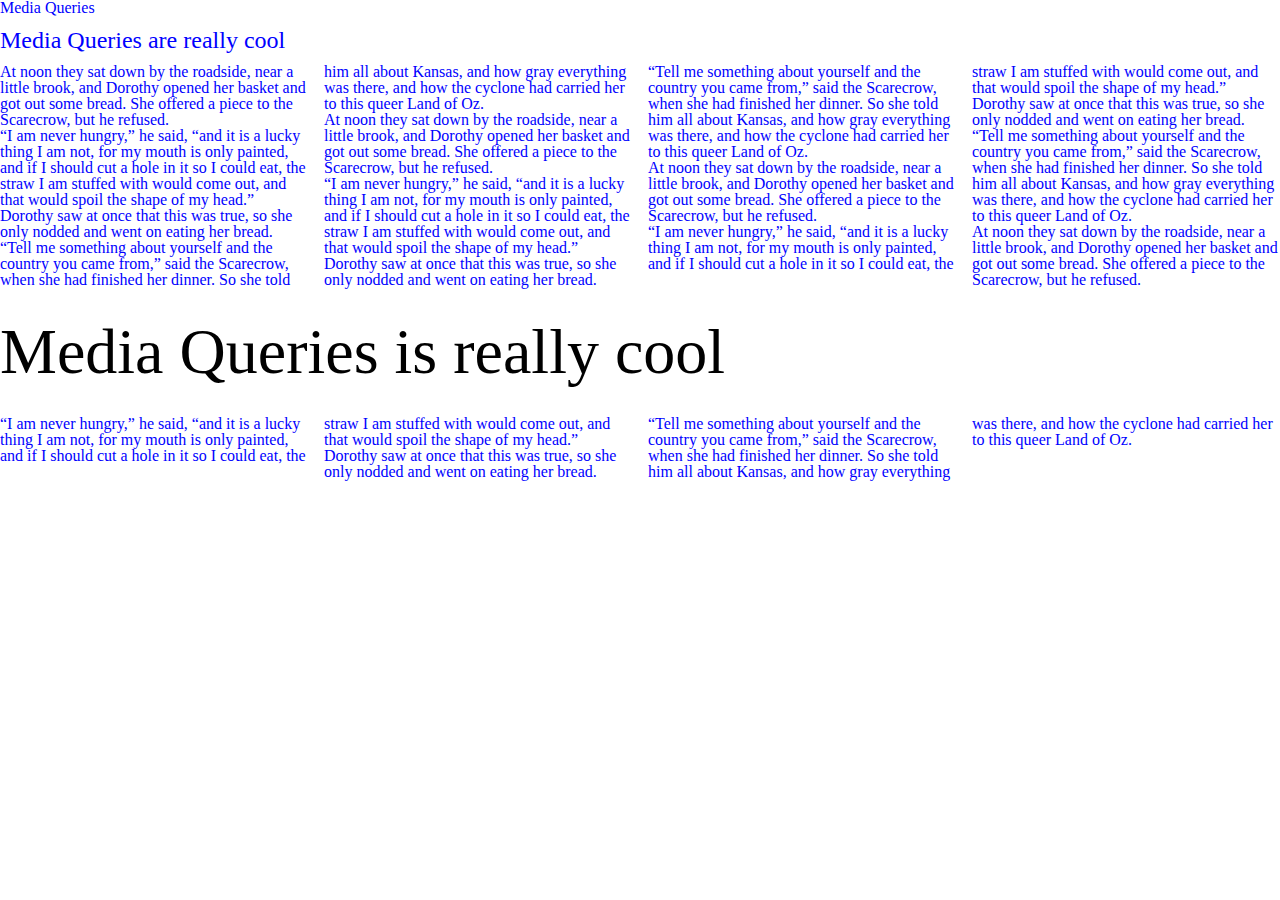
==== index.html @ 31c4f969 "Update index.html" ====
<!doctype html>
<html lang="fr">
<head>
  <meta charset="utf-8">
  <meta name="viewport" content="width=device-width, initial-scale=1">
  <title>Media Queries</title>
  <link rel="stylesheet" href="css/reset.css">
  <link rel="stylesheet" href="css/master.css">
  <link rel="stylesheet" href="css/scaffolding.css">
</head>
<body class="flex-layout">
  <header>
    <h1>Media Queries</h1>
  </header>
  <article>
      <h2>Media Queries are really cool</h2>
  <p>At noon they sat down by the roadside, near a little brook, and Dorothy opened her basket and got out some bread.  She offered a piece to the Scarecrow, but he refused.</p>
  <p>&ldquo;I am never hungry,&rdquo; he said, &ldquo;and it is a lucky thing I am not, for my mouth is only painted, and if I should cut a hole in it so I could eat, the straw I am stuffed with would come out, and that would spoil the shape of my head.&rdquo;</p>
  <p>Dorothy saw at once that this was true, so she only nodded and went on eating her bread.</p>
  <p>&ldquo;Tell me something about yourself and the country you came from,&rdquo; said the Scarecrow, when she had finished her dinner.  So she told him all about Kansas, and how gray everything was there, and how the cyclone had carried her to this queer Land of Oz.</p>
  <p>At noon they sat down by the roadside, near a little brook, and Dorothy opened her basket and got out some bread.  She offered a piece to the Scarecrow, but he refused.</p>
  <p>&ldquo;I am never hungry,&rdquo; he said, &ldquo;and it is a lucky thing I am not, for my mouth is only painted, and if I should cut a hole in it so I could eat, the straw I am stuffed with would come out, and that would spoil the shape of my head.&rdquo;</p>
  <p>Dorothy saw at once that this was true, so she only nodded and went on eating her bread.</p>
  <p>&ldquo;Tell me something about yourself and the country you came from,&rdquo; said the Scarecrow, when she had finished her dinner.  So she told him all about Kansas, and how gray everything was there, and how the cyclone had carried her to this queer Land of Oz.</p>
  <p>At noon they sat down by the roadside, near a little brook, and Dorothy opened her basket and got out some bread.  She offered a piece to the Scarecrow, but he refused.</p>
  <p>&ldquo;I am never hungry,&rdquo; he said, &ldquo;and it is a lucky thing I am not, for my mouth is only painted, and if I should cut a hole in it so I could eat, the straw I am stuffed with would come out, and that would spoil the shape of my head.&rdquo;</p>
  <p>Dorothy saw at once that this was true, so she only nodded and went on eating her bread.</p>
  <p>&ldquo;Tell me something about yourself and the country you came from,&rdquo; said the Scarecrow, when she had finished her dinner.  So she told him all about Kansas, and how gray everything was there, and how the cyclone had carried her to this queer Land of Oz.</p>
  <p>At noon they sat down by the roadside, near a little brook, and Dorothy opened her basket and got out some bread.  She offered a piece to the Scarecrow, but he refused.</p>
  <h3>Media Queries is really cool</h3>
  <p>&ldquo;I am never hungry,&rdquo; he said, &ldquo;and it is a lucky thing I am not, for my mouth is only painted, and if I should cut a hole in it so I could eat, the straw I am stuffed with would come out, and that would spoil the shape of my head.&rdquo;</p>
  <p>Dorothy saw at once that this was true, so she only nodded and went on eating her bread.</p>
  <p>&ldquo;Tell me something about yourself and the country you came from,&rdquo; said the Scarecrow, when she had finished her dinner.  So she told him all about Kansas, and how gray everything was there, and how the cyclone had carried her to this queer Land of Oz.</p>
</article>
</body>
</html>
---- css/master.css ----
article {
          columns: 4 200px;
}
h2 {
          column-span: all;
          font-size: 24px;
          line-height: 2;
}
h3 {
          column-span: all;
          font-size: 24px;
          line-height: 2;
}
/*smartphones mobiles (portrait)*/
@media (max-width: 480px) {
 body {
   color : green;
 }
}

/*low resolution tablets, mobiles (landscape)*/
@media (min-width: 481px) and (max-width: 767px) {
  body {
    color: brown;
  }
}

/*tablets, ipads (landscape)*/
@media (min-width: 768px) and (max-width: 1024px) {
  body {
    color: black;
  }
}

/*laptops, desktops*/
@media (min-width: 1025px) and (max-width: 1280px) {
  body {
    color : blue;
  }
}

/*desktops - higher resolution*/
@media (min-width: 1281px) {
  body {
    color : orange;
  }
}
h3 {
  color: black;
  font-size: 64px;
  line-height: 2;
}
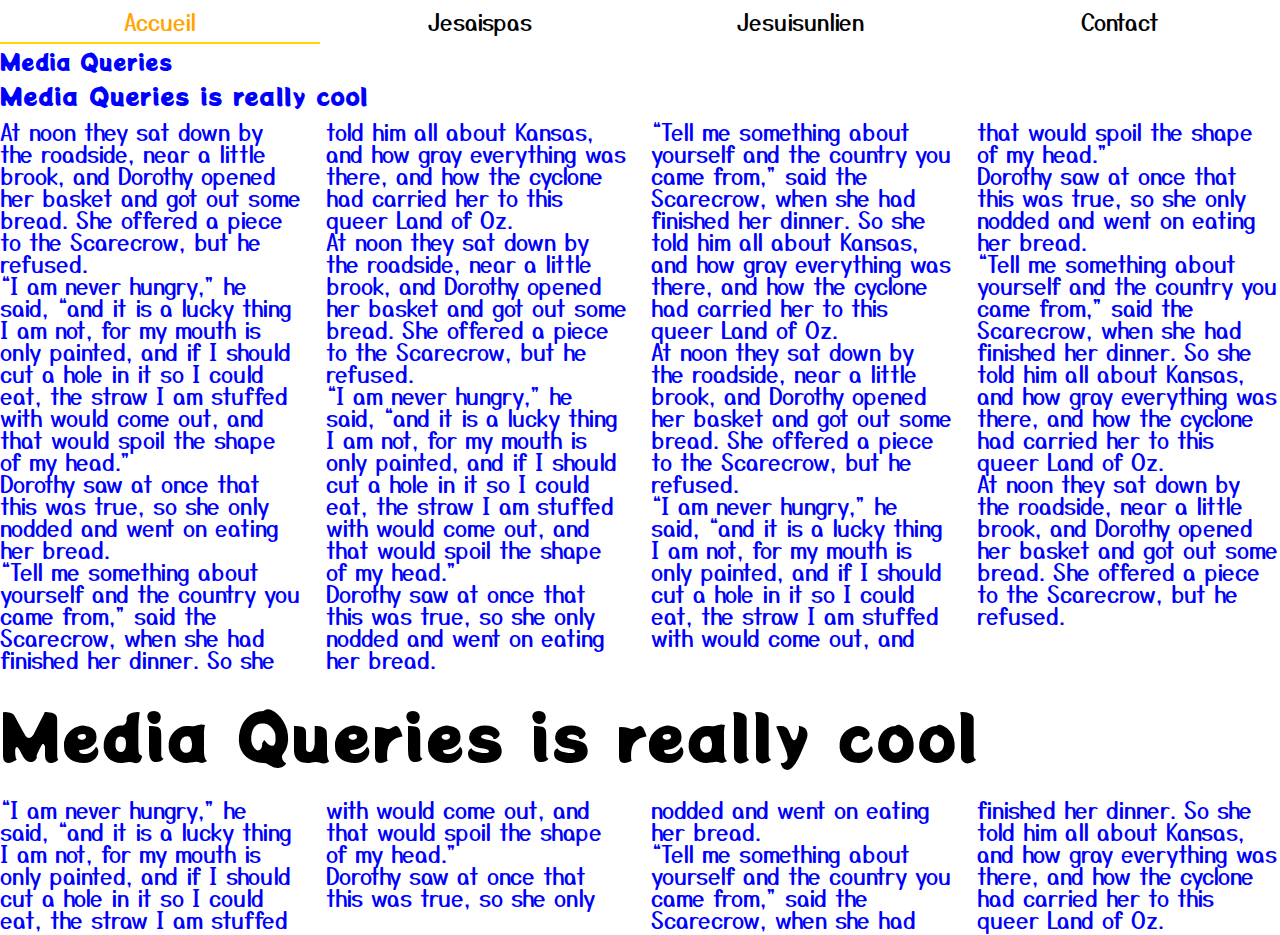
==== commit f7c03145: "Changement Css" ====
--- a/index.html
+++ b/index.html
@@ -10,10 +10,18 @@
 </head>
 <body class="flex-layout">
   <header>
+    <nav>
+        <ul>
+          <li><a href="">Accueil</a></li>
+          <li><a href="">Jesaispas</a></li>
+          <li><a href="">Jesuisunlien</a></li>
+          <li><a href="">Contact</a></li>
+        </ul>
+    </nav>
     <h1>Media Queries</h1>
   </header>
   <article>
-      <h2>Media Queries are really cool</h2>
+      <h2>Media Queries is really cool</h2>
   <p>At noon they sat down by the roadside, near a little brook, and Dorothy opened her basket and got out some bread.  She offered a piece to the Scarecrow, but he refused.</p>
   <p>&ldquo;I am never hungry,&rdquo; he said, &ldquo;and it is a lucky thing I am not, for my mouth is only painted, and if I should cut a hole in it so I could eat, the straw I am stuffed with would come out, and that would spoil the shape of my head.&rdquo;</p>
   <p>Dorothy saw at once that this was true, so she only nodded and went on eating her bread.</p>
--- a/css/master.css
+++ b/css/master.css
@@ -1,5 +1,10 @@
+@import url('https://fonts.googleapis.com/css2?family=Fraunces&family=Hachi+Maru+Pop&family=Lato&family=Potta+One&family=Roboto&family=Yusei+Magic&display=swap');
+
 article {
           columns: 4 200px;
+}
+h1,h2,h3,h4 {
+  font-family: Potta One, sans-serif;
 }
 h2 {
           column-span: all;
@@ -11,10 +16,17 @@
           font-size: 24px;
           line-height: 2;
 }
+h3 {
+  color: black;
+  font-size: 64px;
+  line-height: 2;
+}
 /*smartphones mobiles (portrait)*/
 @media (max-width: 480px) {
  body {
    color : green;
+   font-size: 14px;
+   font-family: Roboto, sans-serif;
  }
 }
 
@@ -22,6 +34,8 @@
 @media (min-width: 481px) and (max-width: 767px) {
   body {
     color: brown;
+    font-size: 18px;
+    font-family: Lato, sans-serif;
   }
 }
 
@@ -29,6 +43,12 @@
 @media (min-width: 768px) and (max-width: 1024px) {
   body {
     color: black;
+    font-size: 20px;
+    font-family: Fraunces, sans-serif;
+  .menu {
+      text-decoration: none;
+      display: inline;
+    }
   }
 }
 
@@ -36,6 +56,8 @@
 @media (min-width: 1025px) and (max-width: 1280px) {
   body {
     color : blue;
+    font-size: 22px;
+    font-family: Yusei Magic, sans-serif;
   }
 }
 
@@ -43,10 +65,41 @@
 @media (min-width: 1281px) {
   body {
     color : orange;
+    font-size: 24;
+    font-family: Hachi Maru Pop, sans-serif;
   }
 }
-h3 {
-  color: black;
-  font-size: 64px;
-  line-height: 2;
+/*desktops*/
+@media (min-width:1025px) {
+nav{
+    width: 100%;
+    margin: auto;
+    padding-bottom: 50px;
+    background-color: white;
+    position: sticky;
+    top: 0px;
 }
+
+nav ul{
+    list-style-type: none;
+}
+
+nav li{
+    float: left;
+    width: 25%;
+    text-align: center;
+}
+
+nav a{
+    display: block;
+    text-decoration: none;
+    color: black;
+    border-bottom: 2px solid transparent;
+    padding: 10px 0px;
+}
+
+nav a:hover{
+    color: orange;
+    border-bottom: 2px solid gold;
+}
+}
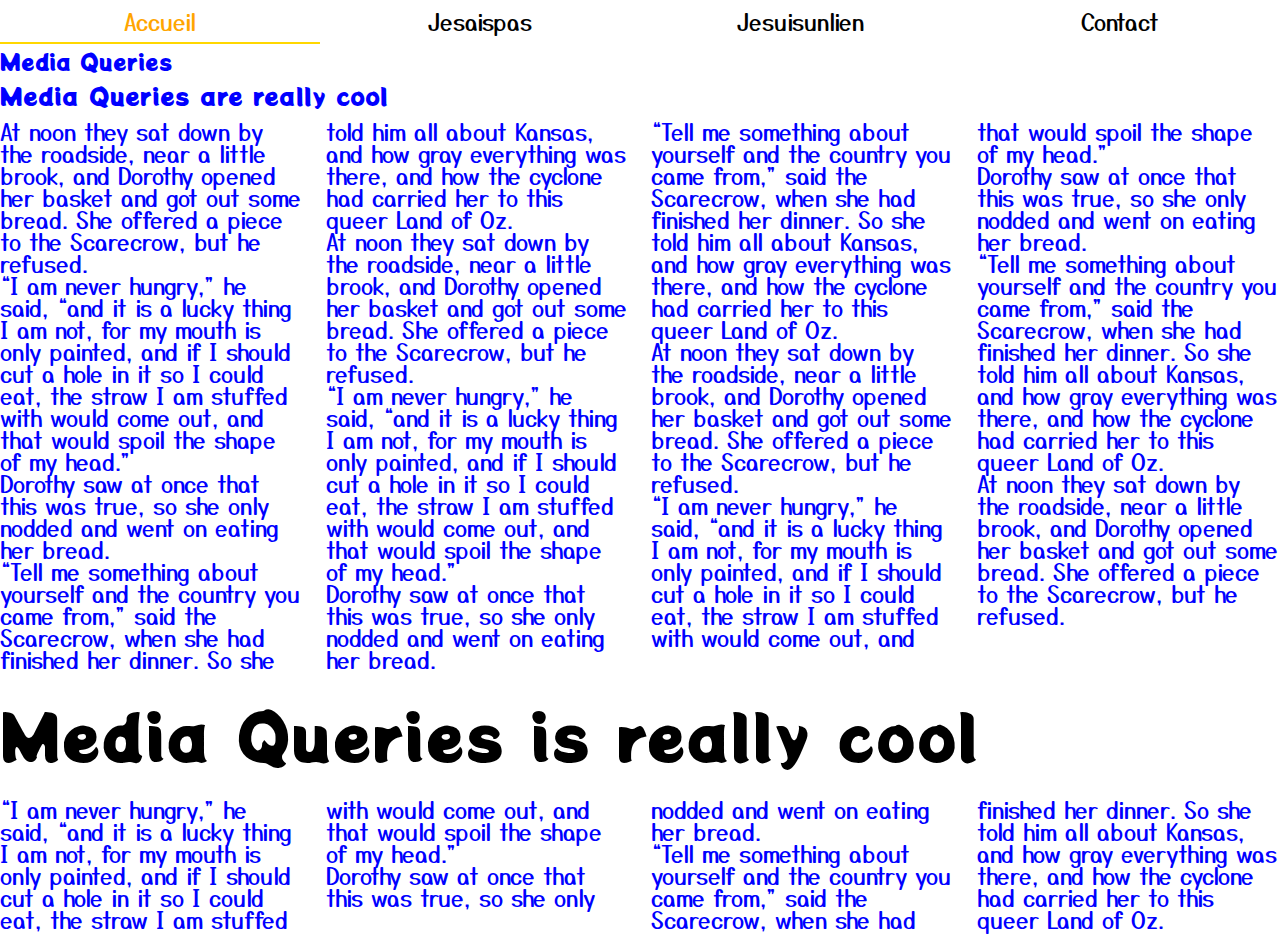
==== commit 0ace2109: "Merge branch 'main' of https://github.com/BryanVelic/B3-2020-2021-CSS-learning-css into main" ====
--- a/index.html
+++ b/index.html
@@ -21,7 +21,7 @@
     <h1>Media Queries</h1>
   </header>
   <article>
-      <h2>Media Queries is really cool</h2>
+      <h2>Media Queries are really cool</h2>
   <p>At noon they sat down by the roadside, near a little brook, and Dorothy opened her basket and got out some bread.  She offered a piece to the Scarecrow, but he refused.</p>
   <p>&ldquo;I am never hungry,&rdquo; he said, &ldquo;and it is a lucky thing I am not, for my mouth is only painted, and if I should cut a hole in it so I could eat, the straw I am stuffed with would come out, and that would spoil the shape of my head.&rdquo;</p>
   <p>Dorothy saw at once that this was true, so she only nodded and went on eating her bread.</p>
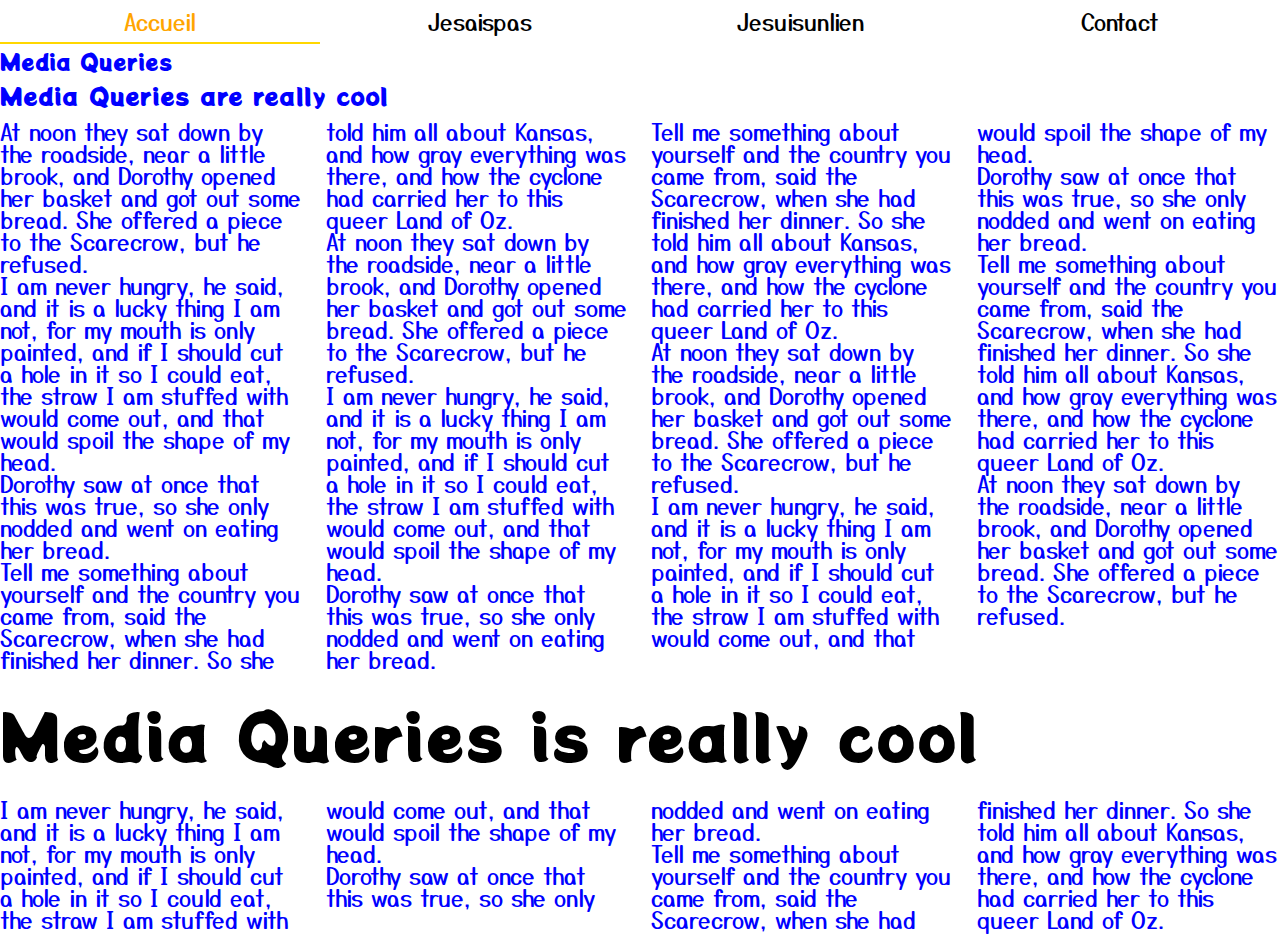
==== commit ce3708fe: "Update index.html" ====
--- a/index.html
+++ b/index.html
@@ -23,22 +23,22 @@
   <article>
       <h2>Media Queries are really cool</h2>
   <p>At noon they sat down by the roadside, near a little brook, and Dorothy opened her basket and got out some bread.  She offered a piece to the Scarecrow, but he refused.</p>
-  <p>&ldquo;I am never hungry,&rdquo; he said, &ldquo;and it is a lucky thing I am not, for my mouth is only painted, and if I should cut a hole in it so I could eat, the straw I am stuffed with would come out, and that would spoil the shape of my head.&rdquo;</p>
+  <p>I am never hungry, he said, and it is a lucky thing I am not, for my mouth is only painted, and if I should cut a hole in it so I could eat, the straw I am stuffed with would come out, and that would spoil the shape of my head.</p>
   <p>Dorothy saw at once that this was true, so she only nodded and went on eating her bread.</p>
-  <p>&ldquo;Tell me something about yourself and the country you came from,&rdquo; said the Scarecrow, when she had finished her dinner.  So she told him all about Kansas, and how gray everything was there, and how the cyclone had carried her to this queer Land of Oz.</p>
+  <p>Tell me something about yourself and the country you came from, said the Scarecrow, when she had finished her dinner.  So she told him all about Kansas, and how gray everything was there, and how the cyclone had carried her to this queer Land of Oz.</p>
   <p>At noon they sat down by the roadside, near a little brook, and Dorothy opened her basket and got out some bread.  She offered a piece to the Scarecrow, but he refused.</p>
-  <p>&ldquo;I am never hungry,&rdquo; he said, &ldquo;and it is a lucky thing I am not, for my mouth is only painted, and if I should cut a hole in it so I could eat, the straw I am stuffed with would come out, and that would spoil the shape of my head.&rdquo;</p>
+  <p>I am never hungry, he said, and it is a lucky thing I am not, for my mouth is only painted, and if I should cut a hole in it so I could eat, the straw I am stuffed with would come out, and that would spoil the shape of my head.</p>
   <p>Dorothy saw at once that this was true, so she only nodded and went on eating her bread.</p>
-  <p>&ldquo;Tell me something about yourself and the country you came from,&rdquo; said the Scarecrow, when she had finished her dinner.  So she told him all about Kansas, and how gray everything was there, and how the cyclone had carried her to this queer Land of Oz.</p>
+  <p>Tell me something about yourself and the country you came from, said the Scarecrow, when she had finished her dinner.  So she told him all about Kansas, and how gray everything was there, and how the cyclone had carried her to this queer Land of Oz.</p>
   <p>At noon they sat down by the roadside, near a little brook, and Dorothy opened her basket and got out some bread.  She offered a piece to the Scarecrow, but he refused.</p>
-  <p>&ldquo;I am never hungry,&rdquo; he said, &ldquo;and it is a lucky thing I am not, for my mouth is only painted, and if I should cut a hole in it so I could eat, the straw I am stuffed with would come out, and that would spoil the shape of my head.&rdquo;</p>
+  <p>I am never hungry, he said, and it is a lucky thing I am not, for my mouth is only painted, and if I should cut a hole in it so I could eat, the straw I am stuffed with would come out, and that would spoil the shape of my head.</p>
   <p>Dorothy saw at once that this was true, so she only nodded and went on eating her bread.</p>
-  <p>&ldquo;Tell me something about yourself and the country you came from,&rdquo; said the Scarecrow, when she had finished her dinner.  So she told him all about Kansas, and how gray everything was there, and how the cyclone had carried her to this queer Land of Oz.</p>
+  <p>Tell me something about yourself and the country you came from, said the Scarecrow, when she had finished her dinner.  So she told him all about Kansas, and how gray everything was there, and how the cyclone had carried her to this queer Land of Oz.</p>
   <p>At noon they sat down by the roadside, near a little brook, and Dorothy opened her basket and got out some bread.  She offered a piece to the Scarecrow, but he refused.</p>
   <h3>Media Queries is really cool</h3>
-  <p>&ldquo;I am never hungry,&rdquo; he said, &ldquo;and it is a lucky thing I am not, for my mouth is only painted, and if I should cut a hole in it so I could eat, the straw I am stuffed with would come out, and that would spoil the shape of my head.&rdquo;</p>
+  <p>I am never hungry, he said, and it is a lucky thing I am not, for my mouth is only painted, and if I should cut a hole in it so I could eat, the straw I am stuffed with would come out, and that would spoil the shape of my head.</p>
   <p>Dorothy saw at once that this was true, so she only nodded and went on eating her bread.</p>
-  <p>&ldquo;Tell me something about yourself and the country you came from,&rdquo; said the Scarecrow, when she had finished her dinner.  So she told him all about Kansas, and how gray everything was there, and how the cyclone had carried her to this queer Land of Oz.</p>
+  <p>Tell me something about yourself and the country you came from, said the Scarecrow, when she had finished her dinner.  So she told him all about Kansas, and how gray everything was there, and how the cyclone had carried her to this queer Land of Oz.</p>
 </article>
 </body>
 </html>
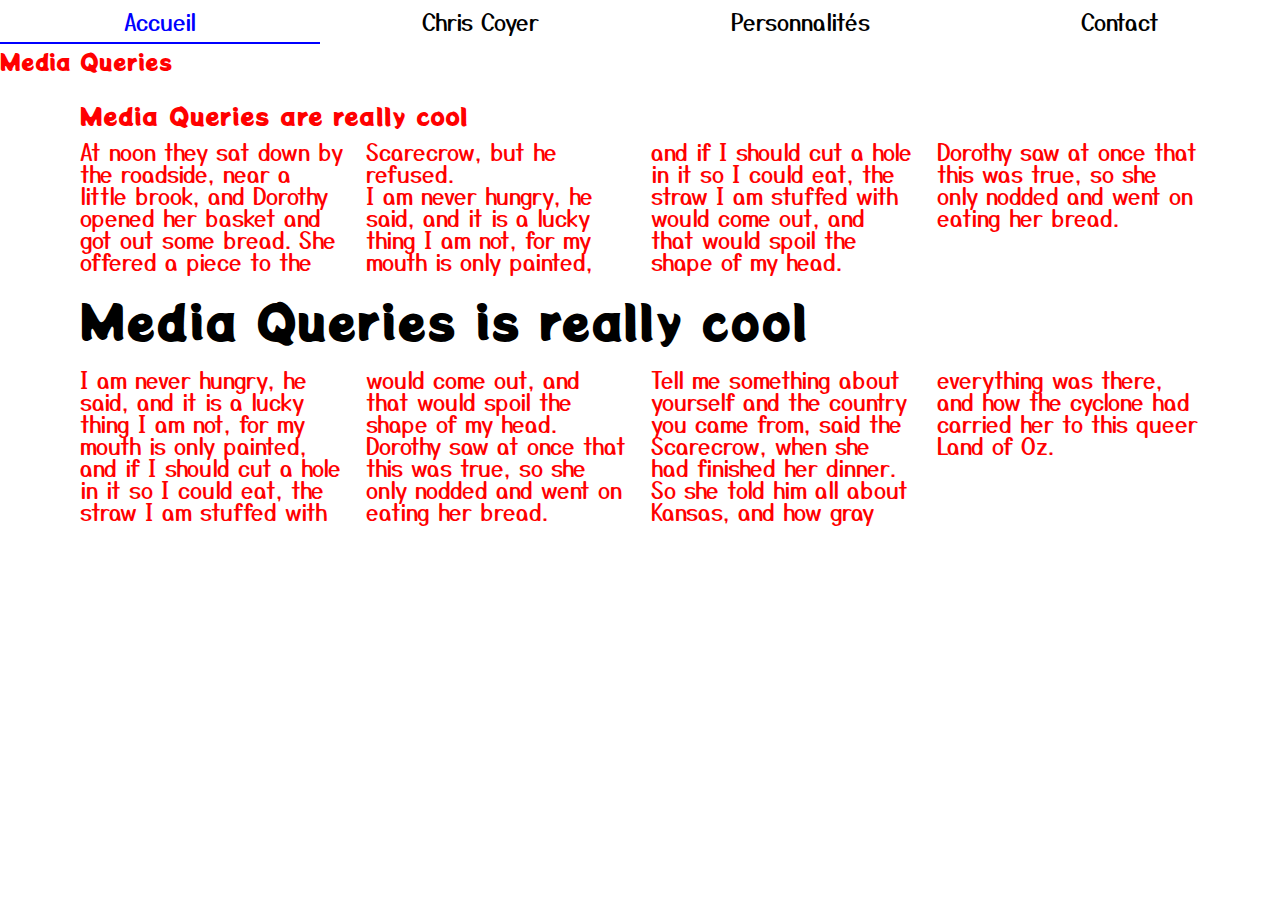
==== commit 72e6724e: "maj" ====
--- a/index.html
+++ b/index.html
@@ -12,9 +12,9 @@
   <header>
     <nav>
         <ul>
-          <li><a href="">Accueil</a></li>
-          <li><a href="">Jesaispas</a></li>
-          <li><a href="">Jesuisunlien</a></li>
+          <li><a href="" id="en-cours">Accueil</a></li>
+          <li><a href="">Chris Coyer</a></li>
+          <li><a href="">Personnalités</a></li>
           <li><a href="">Contact</a></li>
         </ul>
     </nav>
@@ -25,16 +25,6 @@
   <p>At noon they sat down by the roadside, near a little brook, and Dorothy opened her basket and got out some bread.  She offered a piece to the Scarecrow, but he refused.</p>
   <p>I am never hungry, he said, and it is a lucky thing I am not, for my mouth is only painted, and if I should cut a hole in it so I could eat, the straw I am stuffed with would come out, and that would spoil the shape of my head.</p>
   <p>Dorothy saw at once that this was true, so she only nodded and went on eating her bread.</p>
-  <p>Tell me something about yourself and the country you came from, said the Scarecrow, when she had finished her dinner.  So she told him all about Kansas, and how gray everything was there, and how the cyclone had carried her to this queer Land of Oz.</p>
-  <p>At noon they sat down by the roadside, near a little brook, and Dorothy opened her basket and got out some bread.  She offered a piece to the Scarecrow, but he refused.</p>
-  <p>I am never hungry, he said, and it is a lucky thing I am not, for my mouth is only painted, and if I should cut a hole in it so I could eat, the straw I am stuffed with would come out, and that would spoil the shape of my head.</p>
-  <p>Dorothy saw at once that this was true, so she only nodded and went on eating her bread.</p>
-  <p>Tell me something about yourself and the country you came from, said the Scarecrow, when she had finished her dinner.  So she told him all about Kansas, and how gray everything was there, and how the cyclone had carried her to this queer Land of Oz.</p>
-  <p>At noon they sat down by the roadside, near a little brook, and Dorothy opened her basket and got out some bread.  She offered a piece to the Scarecrow, but he refused.</p>
-  <p>I am never hungry, he said, and it is a lucky thing I am not, for my mouth is only painted, and if I should cut a hole in it so I could eat, the straw I am stuffed with would come out, and that would spoil the shape of my head.</p>
-  <p>Dorothy saw at once that this was true, so she only nodded and went on eating her bread.</p>
-  <p>Tell me something about yourself and the country you came from, said the Scarecrow, when she had finished her dinner.  So she told him all about Kansas, and how gray everything was there, and how the cyclone had carried her to this queer Land of Oz.</p>
-  <p>At noon they sat down by the roadside, near a little brook, and Dorothy opened her basket and got out some bread.  She offered a piece to the Scarecrow, but he refused.</p>
   <h3>Media Queries is really cool</h3>
   <p>I am never hungry, he said, and it is a lucky thing I am not, for my mouth is only painted, and if I should cut a hole in it so I could eat, the straw I am stuffed with would come out, and that would spoil the shape of my head.</p>
   <p>Dorothy saw at once that this was true, so she only nodded and went on eating her bread.</p>
--- a/css/master.css
+++ b/css/master.css
@@ -1,6 +1,7 @@
 @import url('https://fonts.googleapis.com/css2?family=Fraunces&family=Hachi+Maru+Pop&family=Lato&family=Potta+One&family=Roboto&family=Yusei+Magic&display=swap');
 
 article {
+          margin: 20px 80px;
           columns: 4 200px;
 }
 h1,h2,h3,h4 {
@@ -18,7 +19,7 @@
 }
 h3 {
   color: black;
-  font-size: 64px;
+  font-size: 48px;
   line-height: 2;
 }
 /*smartphones mobiles (portrait)*/
@@ -55,7 +56,7 @@
 /*laptops, desktops*/
 @media (min-width: 1025px) and (max-width: 1280px) {
   body {
-    color : blue;
+    color : red;
     font-size: 22px;
     font-family: Yusei Magic, sans-serif;
   }
@@ -103,3 +104,7 @@
     border-bottom: 2px solid gold;
 }
 }
+#en-cours {
+  color: blue;
+  border-bottom: 2px solid blue;
+}
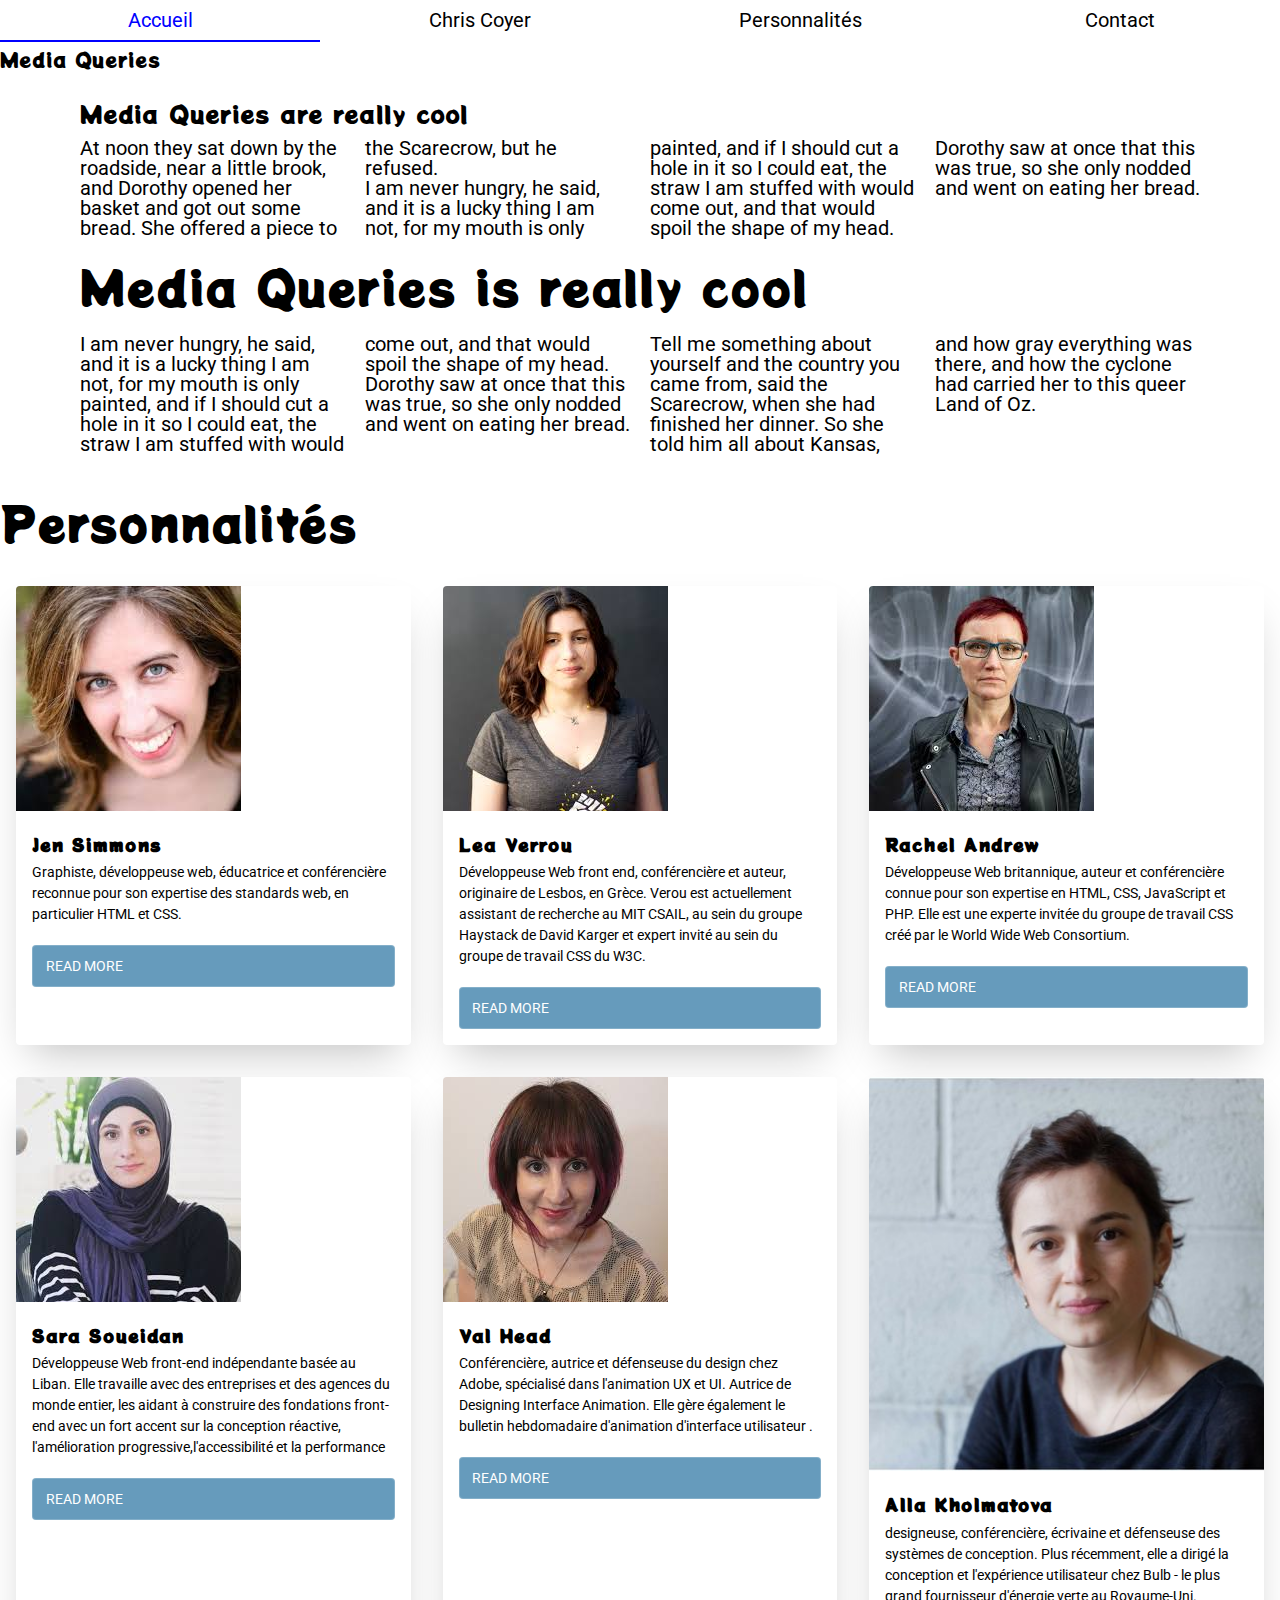
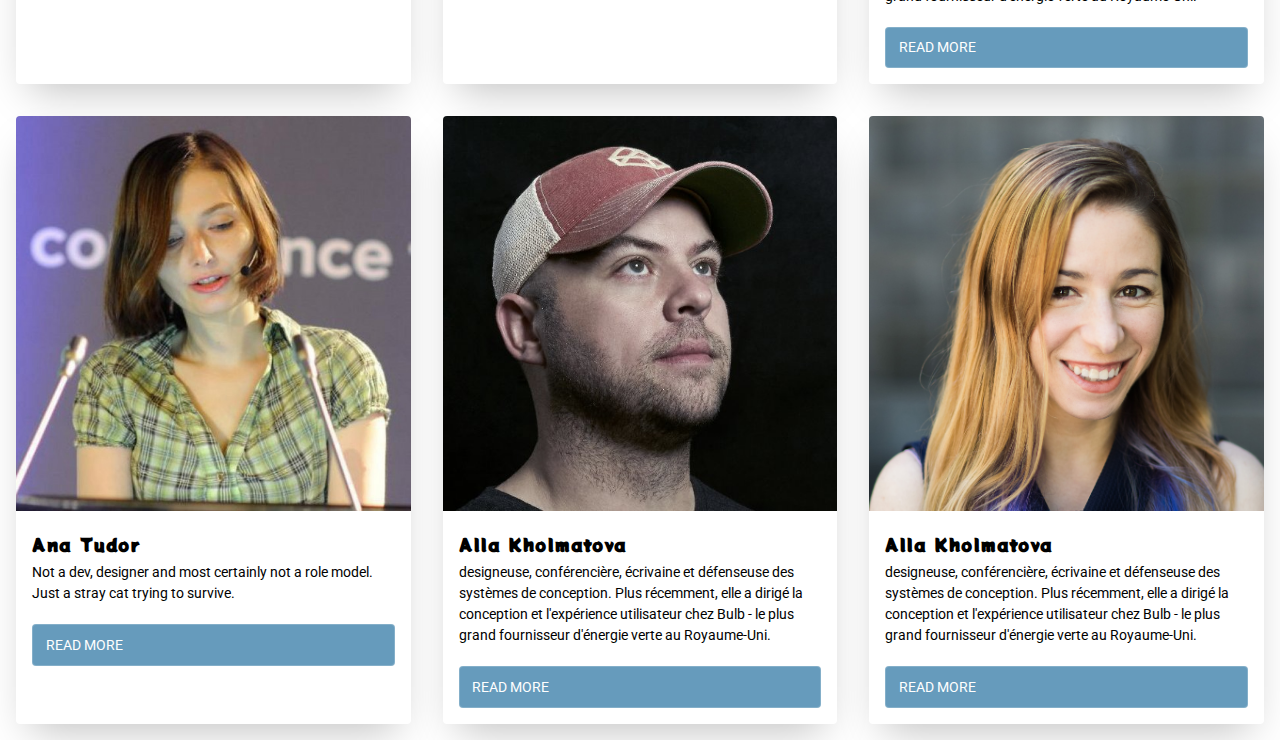
==== commit 8db3b85b: "maj" ====
--- a/index.html
+++ b/index.html
@@ -7,6 +7,7 @@
   <link rel="stylesheet" href="css/reset.css">
   <link rel="stylesheet" href="css/master.css">
   <link rel="stylesheet" href="css/scaffolding.css">
+  <link rel="stylesheet" href="css/grid.css">
 </head>
 <body class="flex-layout">
   <header>
@@ -14,7 +15,7 @@
         <ul>
           <li><a href="" id="en-cours">Accueil</a></li>
           <li><a href="">Chris Coyer</a></li>
-          <li><a href="">Personnalités</a></li>
+          <li><a href="personnalites.html">Personnalités</a></li>
           <li><a href="">Contact</a></li>
         </ul>
     </nav>
@@ -30,5 +31,102 @@
   <p>Dorothy saw at once that this was true, so she only nodded and went on eating her bread.</p>
   <p>Tell me something about yourself and the country you came from, said the Scarecrow, when she had finished her dinner.  So she told him all about Kansas, and how gray everything was there, and how the cyclone had carried her to this queer Land of Oz.</p>
 </article>
+
+<h3>Personnalités</h3>
+<ul class="cards">
+   <li class="cards_item">
+     <div class="card">
+       <div class="card_image"><img src="img/Jen simmons.jpeg"></div>
+       <div class="card_content">
+         <h2 class="card_title">Jen Simmons</h2>
+         <p class="card_text">Graphiste, développeuse web, éducatrice et conférencière reconnue pour son expertise des standards web, en particulier HTML et CSS.</p>
+        <a class="btn card_btn">Read More</a>
+       </div>
+     </div>
+   </li>
+   <li class="cards_item">
+     <div class="card">
+       <div class="card_image"><img src="img/Lea Verou.jpeg"></div>
+       <div class="card_content">
+         <h2 class="card_title">Lea Verrou</h2>
+         <p class="card_text">Développeuse Web front end, conférencière et auteur, originaire de Lesbos, en Grèce. Verou est actuellement assistant de recherche au MIT CSAIL, au sein du groupe Haystack de David Karger et expert invité au sein du groupe de travail CSS du W3C.</p>
+         <a class="btn card_btn">Read More</a>
+       </div>
+     </div>
+   </li>
+   <li class="cards_item">
+     <div class="card">
+       <div class="card_image"><img src="img/Rachel Andrew.jpeg"></div>
+       <div class="card_content">
+         <h2 class="card_title">Rachel Andrew</h2>
+         <p class="card_text">Développeuse Web britannique, auteur et conférencière connue pour son expertise en HTML, CSS, JavaScript et PHP. Elle est une experte invitée du groupe de travail CSS créé par le World Wide Web Consortium.</p>
+         <a class="btn card_btn">Read More</a>
+       </div>
+     </div>
+   </li>
+   <li class="cards_item">
+     <div class="card">
+       <div class="card_image"><img src="img/Sara Soueidan.jpeg"></div>
+       <div class="card_content">
+         <h2 class="card_title">Sara Soueidan</h2>
+         <p class="card_text">Développeuse Web front-end indépendante basée au Liban. Elle travaille avec des entreprises et des agences du monde entier, les aidant à construire des fondations front-end avec un fort accent sur la conception réactive, l'amélioration progressive,l'accessibilité et la performance</p>
+         <a class="btn card_btn">Read More</a>
+       </div>
+     </div>
+   </li>
+   <li class="cards_item">
+     <div class="card">
+       <div class="card_image"><img src="img/Val Head.jpeg"></div>
+       <div class="card_content">
+         <h2 class="card_title">Val Head</h2>
+         <p class="card_text">Conférencière, autrice et défenseuse du design chez Adobe, spécialisé dans l'animation UX et UI. Autrice de Designing Interface Animation. Elle gère également le bulletin hebdomadaire d'animation d'interface utilisateur .</p>
+         <a class="btn card_btn">Read More</a>
+       </div>
+     </div>
+   </li>
+   <li class="cards_item">
+     <div class="card">
+       <div class="card_image"><img src="img/Alla Kholmatova.jpg"></div>
+       <div class="card_content">
+         <h2 class="card_title">Alla Kholmatova</h2>
+         <p class="card_text">designeuse, conférencière, écrivaine et défenseuse des systèmes de conception. Plus récemment, elle a dirigé la conception et l'expérience utilisateur chez Bulb - le plus grand fournisseur d'énergie verte au Royaume-Uni.</p>
+         <a class="btn card_btn">Read More</a>
+       </div>
+     </div>
+   </li>
+   <li class="cards_item">
+     <div class="card">
+       <div class="card_image"><img src="img/Ana Tudor.jpeg"></div>
+       <div class="card_content">
+         <h2 class="card_title">Ana Tudor</h2>
+         <p class="card_text">Not a dev, designer and most certainly not a role model. Just a stray cat trying to survive.</p>
+         <a class="btn card_btn">Read More</a>
+       </div>
+     </div>
+   </li>
+   <li class="cards_item">
+     <div class="card">
+       <div class="card_image"><img src="img/Chris Coyier.jpg"></div>
+       <div class="card_content">
+         <h2 class="card_title">Alla Kholmatova</h2>
+         <p class="card_text">designeuse, conférencière, écrivaine et défenseuse des systèmes de conception. Plus récemment, elle a dirigé la conception et l'expérience utilisateur chez Bulb - le plus grand fournisseur d'énergie verte au Royaume-Uni.</p>
+         <a class="btn card_btn">Read More</a>
+       </div>
+     </div>
+   </li>
+   <li class="cards_item">
+     <div class="card">
+       <div class="card_image"><img src="img/Sarah Drasner.jpg"></div>
+       <div class="card_content">
+         <h2 class="card_title">Alla Kholmatova</h2>
+         <p class="card_text">designeuse, conférencière, écrivaine et défenseuse des systèmes de conception. Plus récemment, elle a dirigé la conception et l'expérience utilisateur chez Bulb - le plus grand fournisseur d'énergie verte au Royaume-Uni.</p>
+         <a class="btn card_btn">Read More</a>
+       </div>
+     </div>
+   </li>
+
+ </ul>
+</div>
+
 </body>
 </html>
--- a/css/master.css
+++ b/css/master.css
@@ -22,52 +22,13 @@
   font-size: 48px;
   line-height: 2;
 }
-/*smartphones mobiles (portrait)*/
-@media (max-width: 480px) {
- body {
-   color : green;
-   font-size: 14px;
-   font-family: Roboto, sans-serif;
- }
-}
-
-/*low resolution tablets, mobiles (landscape)*/
-@media (min-width: 481px) and (max-width: 767px) {
-  body {
-    color: brown;
-    font-size: 18px;
-    font-family: Lato, sans-serif;
-  }
-}
-
-/*tablets, ipads (landscape)*/
-@media (min-width: 768px) and (max-width: 1024px) {
-  body {
-    color: black;
-    font-size: 20px;
-    font-family: Fraunces, sans-serif;
-  .menu {
-      text-decoration: none;
-      display: inline;
-    }
-  }
-}
-
-/*laptops, desktops*/
-@media (min-width: 1025px) and (max-width: 1280px) {
-  body {
-    color : red;
-    font-size: 22px;
-    font-family: Yusei Magic, sans-serif;
-  }
-}
-
-/*desktops - higher resolution*/
-@media (min-width: 1281px) {
-  body {
-    color : orange;
-    font-size: 24;
-    font-family: Hachi Maru Pop, sans-serif;
+body {
+  color: black;
+  font-size: 20px;
+  font-family: Roboto, sans-serif;
+.menu {
+    text-decoration: none;
+    display: inline;
   }
 }
 /*desktops*/
@@ -108,3 +69,40 @@
   color: blue;
   border-bottom: 2px solid blue;
 }
+/* .ressource-list {
+  max-width: var(--grid-flex-max-width);
+  margin: 0 auto;
+  list-style-type: none;
+  display: flex;
+  flex-wrap: wrap;
+  justify-content: space-evenly;
+  padding:1rem;
+}
+*/
+
+.ressource-list > * {
+  flex-basis: 320px;
+  flex-grow: 1;
+  flex-shrink: 0;
+}
+
+div > figure > img{
+  float: left;
+  margin-right: 0.5rem;
+  border-radius: 50%;
+  max-width: 50%;
+}
+
+
+* {
+  box-sizing : border-box;
+}
+
+
+.grid {
+  display : grid;
+  grid-template-columns: repeat(auto-fit, minmax(300px, 2fr));
+  grid-auto-rows : 320px;
+  grid-column-gap : 50px;
+  grid-row-gap : 50px;
+}
--- a/css/grid.css
+++ b/css/grid.css
@@ -0,0 +1,92 @@
+.main{
+  max-width: 1200px;
+  margin: 0 auto;
+}
+
+img {
+  height: auto;
+  max-width: 100%;
+  vertical-align: middle;
+}
+
+.btn {
+  color: white;
+  padding: 0.8rem;
+  font-size: 14px;
+  text-transform: uppercase;
+  border-radius: 4px;
+  font-weight: 400;
+  display: block;
+  width: 100%;
+  cursor: pointer;
+  border: 1px solid rgba(255, 255, 255, 0.2);
+  background: #669BBC;
+}
+
+.btn:hover {
+  background: #A8C686;
+}
+
+.cards {
+  display: flex;
+  flex-wrap: wrap;
+  list-style: none;
+  margin: 0;
+  padding: 0;
+}
+
+.cards_item {
+  display: flex;
+  padding: 1rem;
+}
+
+@media (min-width: 40rem) {
+  .cards_item {
+    width: 50%;
+  }
+}
+
+@media (min-width: 56rem) {
+  .cards_item {
+    width: 33.3333%;
+  }
+}
+
+.card {
+  background-color: white;
+  border-radius: 0.25rem;
+  box-shadow: 0 20px 40px -14px rgba(0, 0, 0, 0.25);
+  display: flex;
+  flex-direction: column;
+  overflow: hidden;
+}
+
+.card_content {
+  padding: 1rem;
+}
+
+.card_title {
+
+  font-size: 1.1rem;
+  font-weight: 700;
+  letter-spacing: 1px;
+  text-transform: capitalize;
+  margin: 0px;
+}
+
+.card_text {
+
+  font-size: 0.875rem;
+  line-height: 1.5;
+  margin-bottom: 1.25rem;
+  font-weight: 400;
+}
+.made_by{
+  font-weight: 400;
+  font-size: 13px;
+  margin-top: 35px;
+  text-align: center;
+}
+div > a {
+bottom:0;
+}
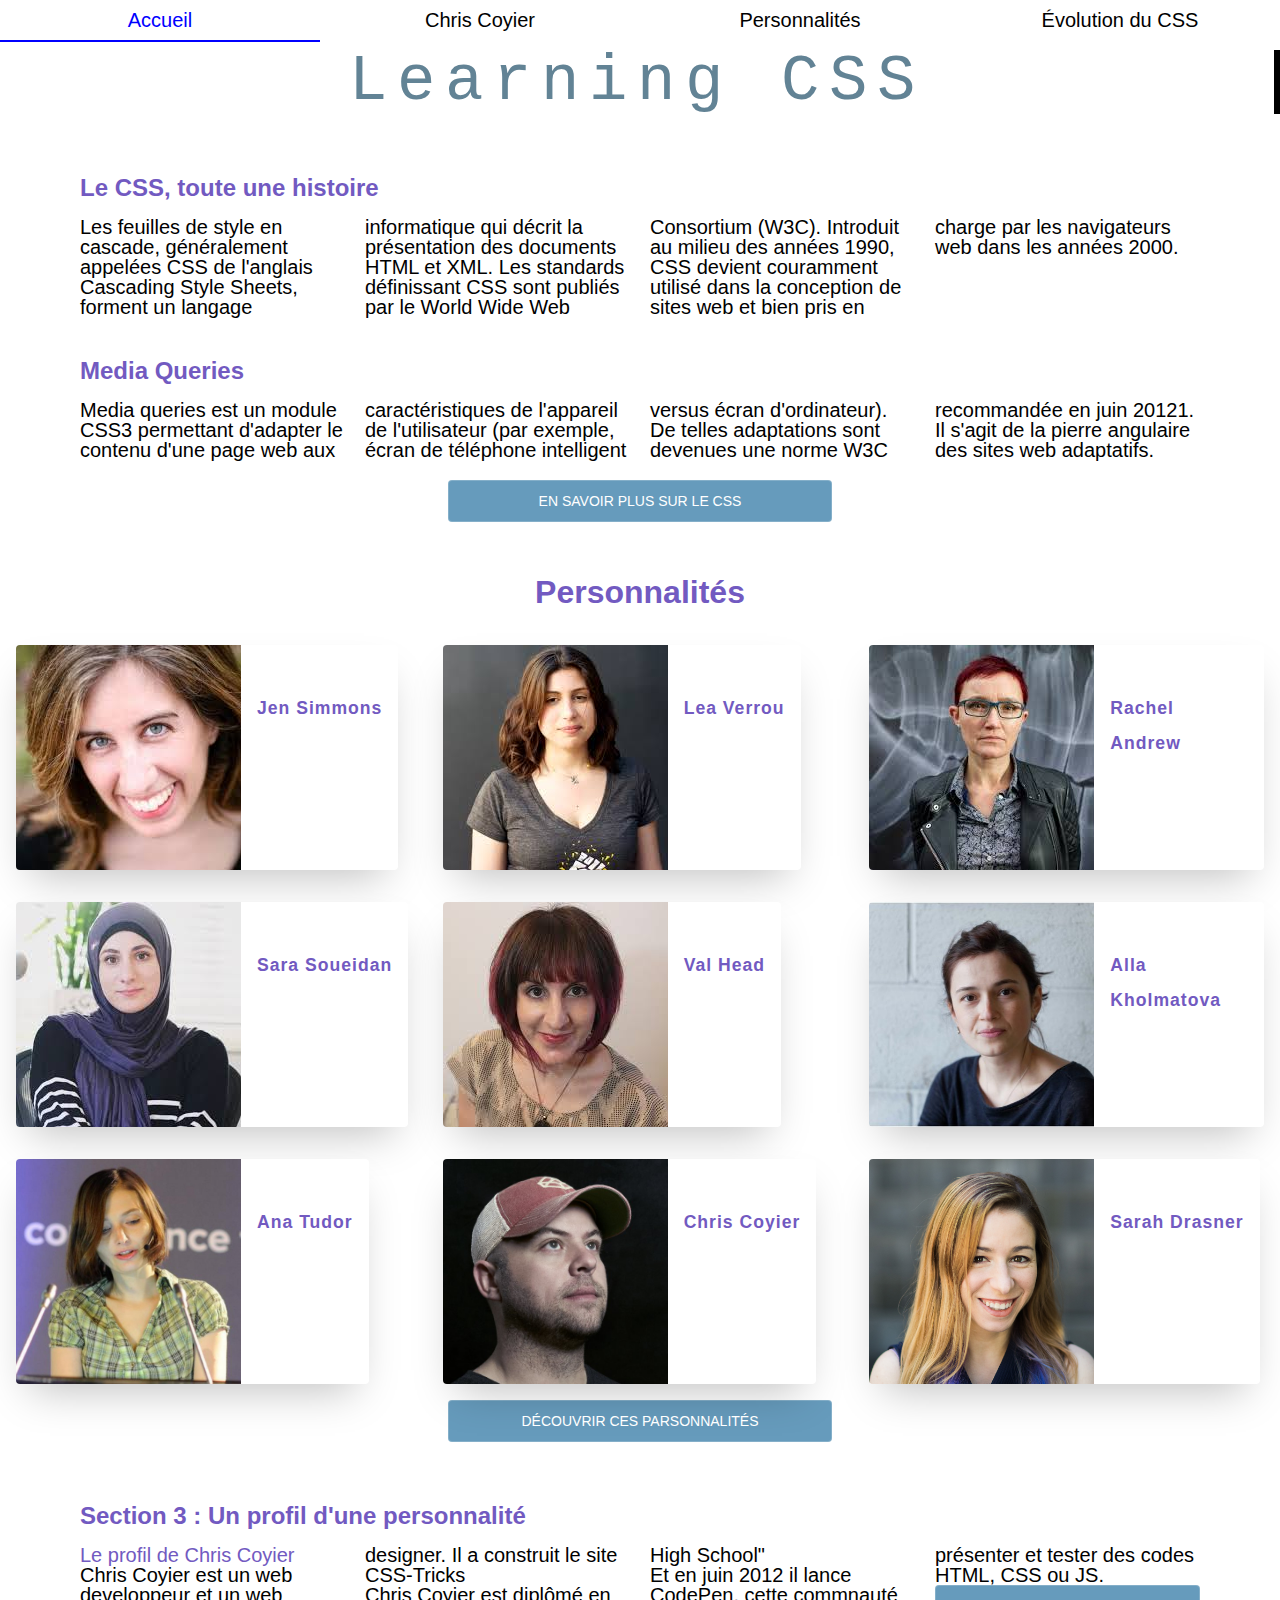
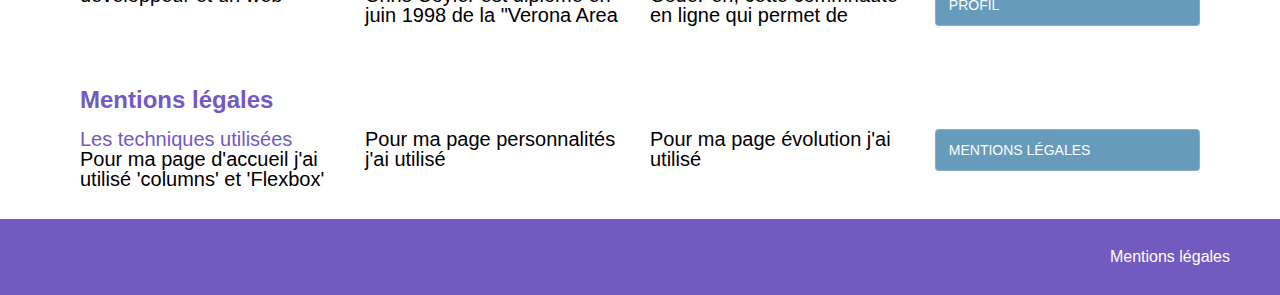
==== commit 70650a6e: "maj" ====
--- a/index.html
+++ b/index.html
@@ -3,130 +3,157 @@
 <head>
   <meta charset="utf-8">
   <meta name="viewport" content="width=device-width, initial-scale=1">
-  <title>Media Queries</title>
+  <title>Learning css</title>
   <link rel="stylesheet" href="css/reset.css">
   <link rel="stylesheet" href="css/master.css">
-  <link rel="stylesheet" href="css/scaffolding.css">
-  <link rel="stylesheet" href="css/grid.css">
 </head>
 <body class="flex-layout">
   <header>
     <nav>
         <ul>
-          <li><a href="" id="en-cours">Accueil</a></li>
-          <li><a href="">Chris Coyer</a></li>
+          <li><a href="#" id="en-cours">Accueil</a></li>
+          <li><a href="profil.html">Chris Coyier</a></li>
           <li><a href="personnalites.html">Personnalités</a></li>
-          <li><a href="">Contact</a></li>
+          <li><a href="evolutionducss.html">Évolution du CSS</a></li>
         </ul>
     </nav>
-    <h1>Media Queries</h1>
   </header>
+  <section>
+  <div class="typewriter">
+  <h1>Learning CSS</h1>
+  </div>
   <article>
-      <h2>Media Queries are really cool</h2>
-  <p>At noon they sat down by the roadside, near a little brook, and Dorothy opened her basket and got out some bread.  She offered a piece to the Scarecrow, but he refused.</p>
-  <p>I am never hungry, he said, and it is a lucky thing I am not, for my mouth is only painted, and if I should cut a hole in it so I could eat, the straw I am stuffed with would come out, and that would spoil the shape of my head.</p>
-  <p>Dorothy saw at once that this was true, so she only nodded and went on eating her bread.</p>
-  <h3>Media Queries is really cool</h3>
-  <p>I am never hungry, he said, and it is a lucky thing I am not, for my mouth is only painted, and if I should cut a hole in it so I could eat, the straw I am stuffed with would come out, and that would spoil the shape of my head.</p>
-  <p>Dorothy saw at once that this was true, so she only nodded and went on eating her bread.</p>
-  <p>Tell me something about yourself and the country you came from, said the Scarecrow, when she had finished her dinner.  So she told him all about Kansas, and how gray everything was there, and how the cyclone had carried her to this queer Land of Oz.</p>
+      <h2>Le CSS, toute une histoire</h2>
+  <p>Les feuilles de style en cascade, généralement appelées CSS de l'anglais Cascading Style Sheets, forment un langage informatique qui décrit la présentation des documents HTML et XML. Les standards définissant CSS sont publiés par le World Wide Web Consortium (W3C). Introduit au milieu des années 1990, CSS devient couramment utilisé dans la conception de sites web et bien pris en charge par les navigateurs web dans les années 2000.</p>
+  <h2>Media Queries</h2>
+  <p>Media queries est un module CSS3 permettant d'adapter le contenu d'une page web aux caractéristiques de l'appareil de l'utilisateur (par exemple, écran de téléphone intelligent versus écran d'ordinateur). De telles adaptations sont devenues une norme W3C recommandée en juin 20121. Il s'agit de la pierre angulaire des sites web adaptatifs.</p>
 </article>
+<a class="btn article_btn" href="evolutionducss">En savoir plus sur le CSS</a>
+</section>
 
-<h3>Personnalités</h3>
+<section>
+<h2 class="personnalite_title">Personnalités</h2>
 <ul class="cards">
    <li class="cards_item">
+       <a href="personnalites.html" class="card_btn">
      <div class="card">
        <div class="card_image"><img src="img/Jen simmons.jpeg"></div>
        <div class="card_content">
          <h2 class="card_title">Jen Simmons</h2>
-         <p class="card_text">Graphiste, développeuse web, éducatrice et conférencière reconnue pour son expertise des standards web, en particulier HTML et CSS.</p>
-        <a class="btn card_btn">Read More</a>
        </div>
      </div>
+      </a>
    </li>
+
    <li class="cards_item">
+            <a href="personnalites.html" class="card_btn">
      <div class="card">
        <div class="card_image"><img src="img/Lea Verou.jpeg"></div>
        <div class="card_content">
          <h2 class="card_title">Lea Verrou</h2>
-         <p class="card_text">Développeuse Web front end, conférencière et auteur, originaire de Lesbos, en Grèce. Verou est actuellement assistant de recherche au MIT CSAIL, au sein du groupe Haystack de David Karger et expert invité au sein du groupe de travail CSS du W3C.</p>
-         <a class="btn card_btn">Read More</a>
        </div>
      </div>
+      </a>
    </li>
    <li class="cards_item">
+            <a href="personnalites.html" class="card_btn">
      <div class="card">
        <div class="card_image"><img src="img/Rachel Andrew.jpeg"></div>
        <div class="card_content">
          <h2 class="card_title">Rachel Andrew</h2>
-         <p class="card_text">Développeuse Web britannique, auteur et conférencière connue pour son expertise en HTML, CSS, JavaScript et PHP. Elle est une experte invitée du groupe de travail CSS créé par le World Wide Web Consortium.</p>
-         <a class="btn card_btn">Read More</a>
        </div>
      </div>
+      </a>
    </li>
    <li class="cards_item">
+            <a href="personnalites.html" class="card_btn">
      <div class="card">
        <div class="card_image"><img src="img/Sara Soueidan.jpeg"></div>
        <div class="card_content">
          <h2 class="card_title">Sara Soueidan</h2>
-         <p class="card_text">Développeuse Web front-end indépendante basée au Liban. Elle travaille avec des entreprises et des agences du monde entier, les aidant à construire des fondations front-end avec un fort accent sur la conception réactive, l'amélioration progressive,l'accessibilité et la performance</p>
-         <a class="btn card_btn">Read More</a>
        </div>
      </div>
+      </a>
    </li>
    <li class="cards_item">
+            <a href="personnalites.html" class="card_btn">
      <div class="card">
        <div class="card_image"><img src="img/Val Head.jpeg"></div>
        <div class="card_content">
          <h2 class="card_title">Val Head</h2>
-         <p class="card_text">Conférencière, autrice et défenseuse du design chez Adobe, spécialisé dans l'animation UX et UI. Autrice de Designing Interface Animation. Elle gère également le bulletin hebdomadaire d'animation d'interface utilisateur .</p>
-         <a class="btn card_btn">Read More</a>
        </div>
      </div>
+      </a>
    </li>
    <li class="cards_item">
+            <a href="personnalites.html" class="card_btn">
      <div class="card">
        <div class="card_image"><img src="img/Alla Kholmatova.jpg"></div>
        <div class="card_content">
          <h2 class="card_title">Alla Kholmatova</h2>
-         <p class="card_text">designeuse, conférencière, écrivaine et défenseuse des systèmes de conception. Plus récemment, elle a dirigé la conception et l'expérience utilisateur chez Bulb - le plus grand fournisseur d'énergie verte au Royaume-Uni.</p>
-         <a class="btn card_btn">Read More</a>
        </div>
      </div>
+      </a>
    </li>
    <li class="cards_item">
+            <a href="personnalites.html" class="card_btn">
      <div class="card">
        <div class="card_image"><img src="img/Ana Tudor.jpeg"></div>
        <div class="card_content">
          <h2 class="card_title">Ana Tudor</h2>
-         <p class="card_text">Not a dev, designer and most certainly not a role model. Just a stray cat trying to survive.</p>
-         <a class="btn card_btn">Read More</a>
        </div>
      </div>
+      </a>
    </li>
    <li class="cards_item">
+            <a href="personnalites.html" class="card_btn">
      <div class="card">
        <div class="card_image"><img src="img/Chris Coyier.jpg"></div>
        <div class="card_content">
-         <h2 class="card_title">Alla Kholmatova</h2>
-         <p class="card_text">designeuse, conférencière, écrivaine et défenseuse des systèmes de conception. Plus récemment, elle a dirigé la conception et l'expérience utilisateur chez Bulb - le plus grand fournisseur d'énergie verte au Royaume-Uni.</p>
-         <a class="btn card_btn">Read More</a>
+         <h2 class="card_title">Chris Coyier</h2>
        </div>
      </div>
+      </a>
    </li>
    <li class="cards_item">
+            <a href="personnalites.html" class="card_btn">
      <div class="card">
        <div class="card_image"><img src="img/Sarah Drasner.jpg"></div>
        <div class="card_content">
-         <h2 class="card_title">Alla Kholmatova</h2>
-         <p class="card_text">designeuse, conférencière, écrivaine et défenseuse des systèmes de conception. Plus récemment, elle a dirigé la conception et l'expérience utilisateur chez Bulb - le plus grand fournisseur d'énergie verte au Royaume-Uni.</p>
-         <a class="btn card_btn">Read More</a>
+         <h2 class="card_title">Sarah Drasner</h2>
        </div>
      </div>
+      </a>
    </li>
-
  </ul>
 </div>
+<a class="btn article_btn" href="personnalites.html">découvrir ces parsonnalités</a>
+</section>
+<section>
+  <article>
+<h2>Section 3 : Un profil d'une personnalité</h2>
+<h3>Le profil de Chris Coyier</h3>
+<p>Chris Coyier est un web developpeur et un web designer. Il a construit le site CSS-Tricks</p>
+<p>Chris Coyier est diplômé en juin 1998 de la "Verona Area High School"</p>
+<p>Et en juin 2012 il lance CodePen, cette commnauté en ligne qui permet de présenter et tester des codes HTML, CSS ou JS.</p>
+<p><a href="profil.html" class="btn">Profil</a></p>
+</section>
+</article>
+<section>
+<article>
+<h2>Mentions légales</h2>
+<h3>Les techniques utilisées</h3>
+<p>Pour ma page d'accueil j'ai utilisé 'columns' et 'Flexbox'</p>
+<p>Pour ma page personnalités j'ai utilisé </p>
+<p>Pour ma page évolution j'ai utilisé </p>
+<p><a href="mentions.html" class="btn">Mentions légales</a></p>
+</section>
+</article>
 
+<footer>
+  <div class="footer">
+    <a href="mentions.html" id="lien">Mentions légales</a>
+  </div>
+</footer>
 </body>
 </html>
--- a/css/master.css
+++ b/css/master.css
@@ -1,26 +1,24 @@
-@import url('https://fonts.googleapis.com/css2?family=Fraunces&family=Hachi+Maru+Pop&family=Lato&family=Potta+One&family=Roboto&family=Yusei+Magic&display=swap');
-
+@import "menu.css";
+@import "animation-titre.css";
+@import "button.css";
+@import "grid.css";
 article {
           margin: 20px 80px;
           columns: 4 200px;
 }
 h1,h2,h3,h4 {
-  font-family: Potta One, sans-serif;
+  font-family: sans-serif;
+  color: #725AC1;
+}
+h1 {
+  margin: auto;
 }
 h2 {
+          padding: 30px 0 5px 0;
           column-span: all;
           font-size: 24px;
           line-height: 2;
-}
-h3 {
-          column-span: all;
-          font-size: 24px;
-          line-height: 2;
-}
-h3 {
-  color: black;
-  font-size: 48px;
-  line-height: 2;
+          font-weight: bold;
 }
 body {
   color: black;
@@ -30,40 +28,6 @@
     text-decoration: none;
     display: inline;
   }
-}
-/*desktops*/
-@media (min-width:1025px) {
-nav{
-    width: 100%;
-    margin: auto;
-    padding-bottom: 50px;
-    background-color: white;
-    position: sticky;
-    top: 0px;
-}
-
-nav ul{
-    list-style-type: none;
-}
-
-nav li{
-    float: left;
-    width: 25%;
-    text-align: center;
-}
-
-nav a{
-    display: block;
-    text-decoration: none;
-    color: black;
-    border-bottom: 2px solid transparent;
-    padding: 10px 0px;
-}
-
-nav a:hover{
-    color: orange;
-    border-bottom: 2px solid gold;
-}
 }
 #en-cours {
   color: blue;
@@ -106,3 +70,43 @@
   grid-column-gap : 50px;
   grid-row-gap : 50px;
 }
+.personnalite_title {
+  text-align: center;
+  font-size: 2rem;
+  font-weight: bold;
+  padding-top: 3%
+}
+.footer{
+  text-align: right;
+  font-size: 16px;
+  vertical-align: middle;
+  margin: 30px 0 0 0;
+  background-color: #725AC1;
+  padding: 30px;
+}
+.footer > a {
+  margin-right: 20px;
+  color: #ffffff;
+  text-decoration: none;
+}
+.footer > a:hover {
+  margin-right: 20px;
+  color: yellow;
+  text-decoration: underline;
+
+}
+
+.profil {
+  height: 50vh;
+  position: relative;
+  overflow: hidden;
+}
+
+.profil_image {
+  object-fit: cover;
+  position: absolute;
+  height: 100%;
+  width: 100%;
+  top: 0;
+  left: 0;
+}
